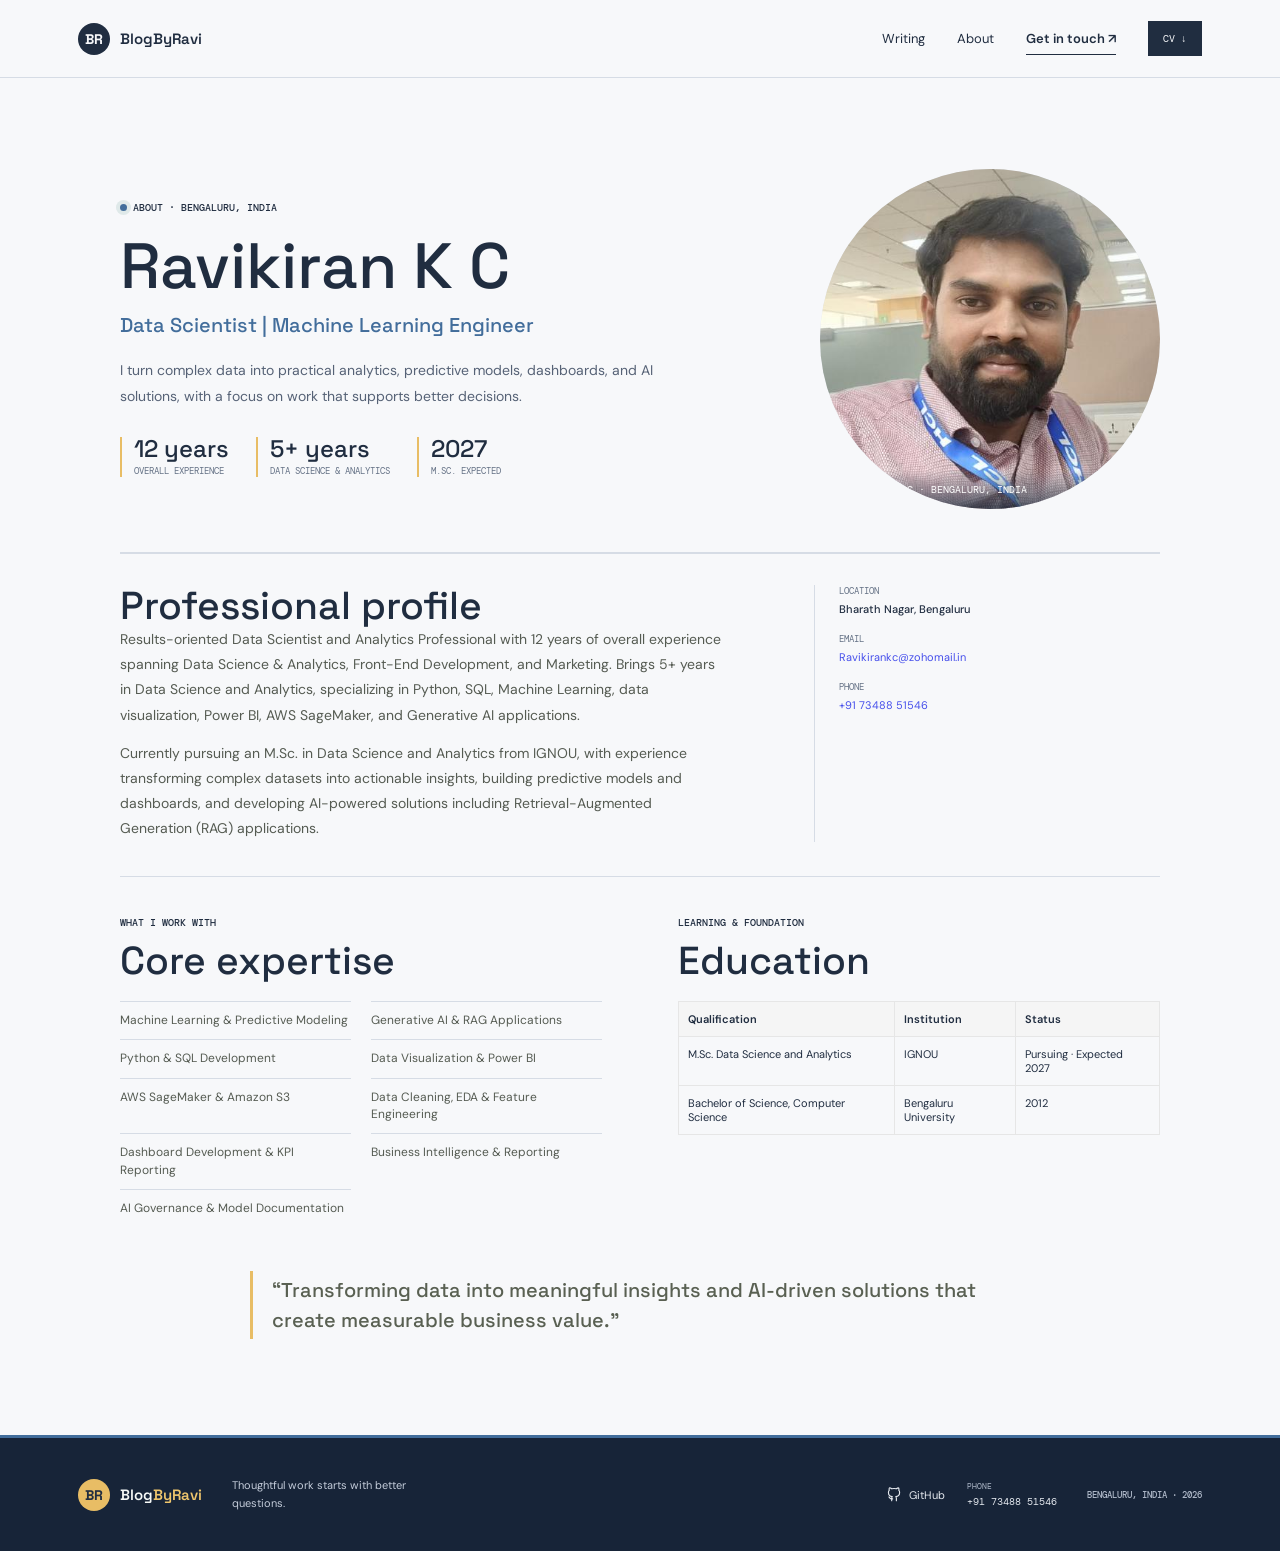
==== about.html @ b1eb2863 "Add files via upload" ====
<!doctype html>
<html lang="en">
<head>
  <meta charset="utf-8">
  <meta name="viewport" content="width=device-width, initial-scale=1">
  <meta name="theme-color" content="#f7f8fa">
  <meta name="description" content="About Ravikiran K C: data scientist, data analyst, and AI and machine learning enthusiast in Bengaluru.">
  <title>About Ravikiran K C | BlogByRavi</title>
  <link rel="preconnect" href="https://fonts.googleapis.com">
  <link rel="preconnect" href="https://fonts.gstatic.com" crossorigin>
  <link href="https://fonts.googleapis.com/css2?family=DM+Mono:wght@400;500&family=DM+Sans:wght@400;500;600;700&family=Space+Grotesk:wght@400;500;600;700&display=swap" rel="stylesheet">
  <link rel="stylesheet" href="styles.css">
  <script src="about.js" defer></script>
</head>
<body>
  <header class="site-header">
    <a class="wordmark" href="index.html" aria-label="BlogByRavi home"><span class="mark">BR</span><span>Blog<span class="wordmark-dot">ByRavi</span></span></a>
    <nav class="main-nav" aria-label="Main navigation">
      <a href="index.html#writing">Writing</a>
      <a href="about.html" aria-current="page">About</a>
      <a class="nav-contact" href="contact.html">Get in touch <span aria-hidden="true">↗</span></a>
      <a class="nav-cv" href="articles/Ravi_Five_Plus_Data_Scientist.pdf" download>CV <span aria-hidden="true">↓</span></a>
    </nav>
    <button class="menu-toggle" type="button" aria-label="Toggle navigation" aria-expanded="false"><span></span><span></span></button>
  </header>

  <main class="about-page">
    <section class="resume-section">
      <div class="about-hero">
        <div class="about-hero-copy">
          <p class="eyebrow"><span class="status-dot"></span> ABOUT · BENGALURU, INDIA</p>
          <h1 class="about-name">Ravikiran K C</h1>
          <p class="about-role">Data Scientist | Machine Learning Engineer</p>
          <p class="about-intro">I turn complex data into practical analytics, predictive models, dashboards, and AI solutions, with a focus on work that supports better decisions.</p>
          <div class="about-metrics" aria-label="Career highlights">
            <div class="about-metric"><strong>12 years</strong><span>OVERALL EXPERIENCE</span></div>
            <div class="about-metric"><strong>5+ years</strong><span>DATA SCIENCE & ANALYTICS</span></div>
            <div class="about-metric"><strong>2027</strong><span>M.SC. EXPECTED</span></div>
          </div>
        </div>
        <figure class="about-portrait">
          <img src="photo.jpeg" alt="Portrait of Ravikiran K C">
          <figcaption>RAVIKIRAN K C · BENGALURU, INDIA</figcaption>
        </figure>
      </div>
      <div class="resume-overview">
        <div class="resume-summary">
          <h2>Professional profile</h2>
          <p>Results-oriented Data Scientist and Analytics Professional with 12 years of overall experience spanning Data Science & Analytics, Front-End Development, and Marketing. Brings 5+ years in Data Science and Analytics, specializing in Python, SQL, Machine Learning, data visualization, Power BI, AWS SageMaker, and Generative AI applications.</p>
          <p>Currently pursuing an M.Sc. in Data Science and Analytics from IGNOU, with experience transforming complex datasets into actionable insights, building predictive models and dashboards, and developing AI-powered solutions including Retrieval-Augmented Generation (RAG) applications.</p>
        </div>
        <aside class="resume-facts" aria-label="Profile details">
          <div><span>LOCATION</span><strong>Bharath Nagar, Bengaluru</strong></div>
          <div><span>EMAIL</span><a href="mailto:Ravikirankc@zohomail.in">Ravikirankc@zohomail.in</a></div>
          <div><span>PHONE</span><a href="tel:+917348851546">+91 73488 51546</a></div>
          </aside>
      </div>
      <div class="resume-details">
        <section class="resume-expertise" aria-labelledby="expertise-title">
          <p class="eyebrow">WHAT I WORK WITH</p>
          <h2 id="expertise-title">Core expertise</h2>
          <ul class="expertise-list">
            
            <li>Machine Learning & Predictive Modeling</li>
            <li>Generative AI & RAG Applications</li>
            <li>Python & SQL Development</li>
            <li>Data Visualization & Power BI</li>
            <li>AWS SageMaker & Amazon S3</li>
            <li>Data Cleaning, EDA & Feature Engineering</li>
            <li>Dashboard Development & KPI Reporting</li>
            <li>Business Intelligence & Reporting</li>
            <li>AI Governance & Model Documentation</li>
          </ul>
        </section>
        <section class="resume-education" aria-labelledby="education-title">
          <p class="eyebrow">LEARNING & FOUNDATION</p>
          <h2 id="education-title">Education</h2>
          <table>
            <thead><tr><th>Qualification</th><th>Institution</th><th>Status</th></tr></thead>
            <tbody>
              <tr><td>M.Sc. Data Science and Analytics</td><td>IGNOU</td><td>Pursuing · Expected 2027</td></tr>
              <tr><td>Bachelor of Science, Computer Science</td><td>Bengaluru University</td><td>2012</td></tr>
            </tbody>
          </table>
        </section>
      </div>
      <blockquote class="resume-quote">“Transforming data into meaningful insights and AI-driven solutions that create measurable business value.”</blockquote>
    </section>
  </main>

  <footer class="site-footer">
    <a class="wordmark footer-mark" href="index.html"><span class="mark">BR</span><span>Blog<span class="wordmark-dot">ByRavi</span></span></a>
    <p>Thoughtful work starts with better questions.</p>
    <div class="footer-contact">
      <a class="footer-social" href="https://github.com/kc-ravikiran" target="_blank" rel="noopener noreferrer" aria-label="GitHub profile">
        <svg viewBox="0 0 24 24" aria-hidden="true"><path d="M9 19c-4.3 1.4-4.3-2.5-6-3m12 6v-3.9a3.4 3.4 0 0 0-.9-2.7c3-.3 6.1-1.5 6.1-6.7a5.2 5.2 0 0 0-1.4-3.6 4.8 4.8 0 0 0-.1-3.6s-1.2-.4-3.9 1.4a13.4 13.4 0 0 0-7.1 0C5 1.1 3.8 1.5 3.8 1.5a4.8 4.8 0 0 0-.1 3.6 5.2 5.2 0 0 0-1.4 3.6c0 5.2 3.1 6.4 6.1 6.7a3.4 3.4 0 0 0-.9 2.7V22"/></svg>
        <span>GitHub</span>
      </a>
      <a class="footer-phone" href="tel:+917348851546"><span>PHONE</span><span>+91 73488 51546</span></a>
    </div>
    <span class="footer-location">BENGALURU, INDIA · <span id="year"></span></span>
  </footer>
</body>
</html>
---- styles.css ----
:root {
  color-scheme: light;
  --paper: #f6f9f7;
  --paper-deep: #e8f0ec;
    --paper: #f7f8fa;
    --paper-deep: #e9edf3;
    --ink: #202d40;
    --muted: #657286;
    --line: #d6dce5;
    --lime: #e8bd65;
    --coral: #cf705f;
    --blue: #426d9b;
    --teal: #426d9b;
    --display: 'Space Grotesk', sans-serif;
    --body: 'DM Sans', sans-serif;
  --mono: 'DM Mono', monospace;
}

  .about-page .resume-section { max-width: 1400px; margin: 0 auto; }
  .about-hero { display: grid; grid-template-columns: minmax(0, 1fr) minmax(260px, 340px); align-items: center; gap: 9vw; padding-bottom: 43px; border-bottom: 1px solid var(--line); }
  .about-hero-copy { max-width: 690px; }
  .about-hero-copy .eyebrow { margin-bottom: 20px; }
  .about-name { margin: 0 0 12px; font: 500 64px/1.02 var(--display); }
  .about-role { margin: 0 0 18px; color: var(--blue); font: 500 20px/1.45 var(--display); }
  .about-intro { max-width: 590px; margin: 0; color: #566276; font-size: 14px; line-height: 1.8; }
  .about-metrics { display: flex; flex-wrap: wrap; gap: 27px; margin-top: 28px; }
  .about-metric { display: grid; gap: 4px; padding-left: 12px; border-left: 2px solid var(--lime); }
  .about-metric strong { font: 500 24px/1 var(--display); }
  .about-metric span { color: var(--muted); font: 9px var(--mono); }
  .about-portrait { position: relative; width: min(100%, 340px); aspect-ratio: 1; overflow: hidden; margin: 0; background: #e1e6ed; border-radius: 50%; justify-self: end; }
  .about-portrait img { display: block; width: 100%; height: 100%; object-fit: cover; object-position: center 34%; }
  .about-portrait figcaption { position: absolute; right: 0; bottom: 0; left: 0; padding: 13px 15px; color: #fff; background: linear-gradient(transparent, rgba(24,37,54,.75)); font: 10px var(--mono); }
html { scroll-behavior: smooth; }
body { margin: 0; background: var(--paper); color: var(--ink); font-family: var(--body); font-size: 16px; -webkit-font-smoothing: antialiased; }
* { box-sizing: border-box; }
a { color: inherit; text-decoration: none; }
button, input, textarea { font: inherit; }
button { color: inherit; }
[hidden] { display: none !important; }
  .resume-facts a { color: var(--blue); text-decoration: none; }
  .resume-education th, .resume-education td { border: 1px solid var(--line); padding: 10px 9px; text-align: left; vertical-align: top; }
  .resume-education th { background-color: var(--paper-deep); font-weight: 600; }
.sr-only { position: absolute; width: 1px; height: 1px; padding: 0; margin: -1px; overflow: hidden; clip: rect(0, 0, 0, 0); white-space: nowrap; border: 0; }

  .profile-band { display: grid; grid-template-columns: .72fr 1.5fr .75fr; align-items: start; gap: 5vw; padding: 62px 9.4vw 68px; background: #20324a; color: #f7f8fa; }
.site-header { position: sticky; top: 0; z-index: 10; min-height: 78px; padding: 0 6.1vw; display: flex; align-items: center; justify-content: space-between; border-bottom: 1px solid var(--line); background: rgba(247,248,250,.96); backdrop-filter: blur(14px); }
.wordmark { display: inline-flex; align-items: center; gap: 10px; font: 600 15px var(--display); letter-spacing: 0; }
.mark { display: grid; place-items: center; width: 32px; height: 32px; background: var(--ink); color: var(--paper); border-radius: 50%; font: 700 14px var(--display); }
  .profile-side { border-left: 1px solid #536176; padding-left: 20px; }
.main-nav { display: flex; align-items: center; gap: 32px; font-size: 13px; }
  .profile-side > span { color: #c1c9d5; }
.main-nav a:hover, .text-link:hover { color: var(--teal); }
.nav-contact { border-bottom: 1px solid var(--ink); padding: 7px 0; font-weight: 600; }
  .site-footer { min-height: 116px; display: grid; grid-template-columns: auto minmax(180px, 1fr) auto auto; align-items: center; padding: 23px 6.1vw; gap: 30px; background: #172438; color: #f7f8fa; border-top: 3px solid var(--blue); }
.nav-cv { border: 1px solid var(--ink); background: var(--ink); color: var(--paper) !important; padding: 10px 14px; font: 10px var(--mono); transition: background-color .2s, border-color .2s; }
.nav-cv:hover { background: var(--teal); border-color: var(--teal); }
  .site-footer .wordmark-dot { color: #efc66d; }
.menu-toggle { display: none; border: 0; background: none; padding: 8px; }

  .site-footer > p { max-width: 220px; margin: 0; color: #c4ccda; font-size: 11px; line-height: 1.6; }
.hero-copy { max-width: 570px; position: relative; z-index: 1; animation: rise .7s both; }
.hero { position: relative; min-height: 565px; padding: 84px 9.4vw 88px; display: grid; grid-template-columns: minmax(0, 1fr) minmax(300px, .88fr); align-items: center; gap: 7vw; overflow: hidden; }
.hero-text-only { grid-template-columns: minmax(0, 1fr); min-height: 500px; }
.hero-text-only .hero-copy { max-width: 800px; }
.hero-text-only .hero-intro { max-width: 650px; }
.eyebrow, .profile-label, .profile-side > span, .footer-location, .art-label, .hero-index, .proof-tags, .section-count { font: 500 10px var(--mono); letter-spacing: 0; }
  .site-footer .footer-social, .site-footer .footer-phone { color: #e6eaf0; }
.status-dot { display: inline-block; width: 7px; height: 7px; background: var(--teal); border-radius: 50%; box-shadow: 0 0 0 4px rgba(52,123,104,.12); }
h1, h2, p { margin-top: 0; }
  .site-footer .footer-phone span:first-child, .site-footer .footer-location { color: #aeb8c8; }
h1 span { color: var(--teal); }
.hero-intro { max-width: 440px; color: #555b52; line-height: 1.75; font-size: 15px; margin-bottom: 27px; }
.text-link { display: inline-flex; align-items: center; gap: 16px; padding-bottom: 6px; border-bottom: 1px solid var(--ink); font-size: 13px; font-weight: 600; transition: color .2s; }
.text-link span { color: var(--coral); font-size: 18px; line-height: 12px; }
.footer-contact { display: flex; align-items: center; gap: 22px; }
.footer-social { display: inline-flex; align-items: center; gap: 7px; color: #555b52; font-size: 11px; transition: color .2s; }
.footer-social svg { width: 15px; height: 15px; fill: none; stroke: currentColor; stroke-width: 1.8; stroke-linecap: round; stroke-linejoin: round; }
.footer-social:hover, .footer-phone:hover { color: var(--teal); }
.footer-phone { display: grid; gap: 4px; color: #555b52; font: 10px var(--mono); transition: color .2s; }
.footer-phone span:first-child { color: #858a80; font-size: 8px; }
.hero-art { position: relative; height: 355px; background: #aab2a2; overflow: hidden; animation: rise .8s .1s both; }
.hero-art.profile-photo { width: min(100%, 355px); aspect-ratio: 1; height: auto; border-radius: 50%; justify-self: end; }
.hero-art::after { content: ''; position: absolute; inset: 0; background: linear-gradient(135deg, rgba(32,36,31,.04), rgba(32,36,31,.18)); pointer-events: none; }
.hero-art img { width: 100%; height: 100%; object-fit: cover; filter: saturate(.78); }
.hero-art.profile-photo img { object-position: center 36%; filter: saturate(.82); }
.art-label { position: absolute; z-index: 1; left: 18px; right: 18px; bottom: 16px; display: flex; justify-content: space-between; color: #fff; text-shadow: 0 1px 6px #222; }
.art-stamp { position: absolute; z-index: 1; top: -21px; right: -18px; display: grid; place-items: center; width: 106px; height: 106px; border-radius: 50%; background: var(--lime); color: var(--ink); text-align: center; font: 500 11px/1.25 var(--mono); transform: rotate(9deg); }
.hero-index { position: absolute; right: 6.1vw; bottom: 26px; color: #90948a; }

.proof-strip { min-height: 142px; padding: 30px 9.4vw; display: flex; align-items: center; gap: 42px; background: var(--paper-deep); border-top: 1px solid #d9e7e0; border-bottom: 1px solid #d9e7e0; }
.proof-item { display: flex; align-items: center; gap: 14px; }
.proof-item strong { font: 500 42px/.9 var(--display); }
.proof-item strong span { color: var(--coral); font-size: 28px; }
.proof-item > span { color: var(--muted); font-size: 11px; line-height: 1.45; }
.proof-divider { width: 1px; height: 47px; background: #c9cbc0; }
.proof-strip > p { font: 500 17px/1.35 var(--display); margin: 0 auto 0 0; }
.proof-tags { display: flex; flex-wrap: wrap; gap: 8px; justify-content: flex-end; max-width: 290px; }
.proof-tags span { border: 1px solid #c4c7bb; padding: 7px 10px; color: #596052; }

.resume-section { padding: 91px 9.4vw 96px; }
.resume-heading { max-width: 850px; margin-bottom: 40px; }
.resume-heading .eyebrow { margin-bottom: 14px; }
.resume-heading h2 { max-width: 780px; font-size: 38px; line-height: 1.15; }
.resume-overview { display: grid; grid-template-columns: 1.4fr .8fr; gap: 7vw; padding: 31px 0 34px; border-top: 1px solid var(--line); border-bottom: 1px solid var(--line); }
.resume-summary h3, .resume-details h3 { font: 500 22px var(--display); margin: 0 0 15px; }
.resume-summary p { max-width: 720px; margin: 0 0 13px; color: #555b52; font-size: 14px; line-height: 1.8; }
.resume-summary p:last-child { margin-bottom: 0; }
.resume-facts { display: grid; align-content: start; gap: 17px; border-left: 1px solid var(--line); padding-left: 24px; }
.resume-facts > div { display: grid; gap: 5px; }
.resume-facts span, .resume-facts strong, .resume-facts a { font-size: 11px; }
.resume-facts span { color: var(--muted); font: 9px var(--mono); }
.resume-facts strong { font-weight: 500; }
.resume-facts a { color: #464feb; text-decoration: none; }
.resume-details { display: grid; grid-template-columns: 1fr 1fr; gap: 6vw; padding-top: 39px; }
.resume-details .eyebrow { margin-bottom: 11px; }
.expertise-list { list-style: none; padding: 0; margin: 19px 0 0; display: grid; grid-template-columns: 1fr 1fr; column-gap: 20px; }
.expertise-list li { padding: 10px 0; border-top: 1px solid var(--line); color: #555b52; font-size: 12px; line-height: 1.45; }
.resume-education table { width: 100%; border-collapse: collapse; margin-top: 19px; font-size: 11px; }
.resume-education th, .resume-education td { border: 1px solid #e6e6e6; padding: 10px 9px; text-align: left; vertical-align: top; }
.resume-education th { background-color: #f5f5f5; font-weight: 600; }
.resume-quote { max-width: 780px; margin: 44px auto 0; border-left: 3px solid var(--lime); padding: 4px 0 4px 19px; color: #596052; font: 500 20px/1.5 var(--display); }

.writing-section { padding: 97px 9.4vw 104px; }
.section-heading { display: flex; align-items: end; justify-content: space-between; margin-bottom: 31px; }
.section-heading .eyebrow { margin-bottom: 13px; }
.section-count { color: var(--coral); margin-left: 8px; }
h2 { font: 500 39px/1.08 var(--display); letter-spacing: 0; margin-bottom: 0; }
.search-box { display: flex; align-items: center; gap: 10px; width: 270px; padding: 0 0 9px; border-bottom: 1px solid #aeb2a8; }
.search-box svg { width: 17px; height: 17px; fill: none; stroke: #747a70; stroke-width: 1.5; }
.search-box input { min-width: 0; flex: 1; background: transparent; border: 0; outline: 0; color: var(--ink); font-size: 12px; }
.search-box input::placeholder { color: #898e84; }
kbd { border: 1px solid #c9cbc0; color: #777d72; padding: 2px 5px; font: 10px var(--mono); }
.filter-row { display: flex; gap: 8px; flex-wrap: wrap; margin-bottom: 26px; }
.filter-button { border: 1px solid var(--line); background: transparent; padding: 8px 12px; border-radius: 2px; font: 10px var(--mono); cursor: pointer; transition: background .18s, border-color .18s; }
.filter-button:hover, .filter-button[aria-pressed="true"] { background: var(--ink); color: var(--paper); border-color: var(--ink); }
.article-grid { display: grid; grid-template-columns: repeat(2, minmax(0, 1fr)); border-top: 1px solid var(--line); }
.article-card { display: grid; grid-template-columns: 142px minmax(0, 1fr); gap: 20px; min-height: 184px; padding: 20px 22px 20px 0; border-bottom: 1px solid var(--line); }
.article-card:nth-child(odd) { padding-right: 24px; }
.article-card:nth-child(even) { padding-left: 22px; border-left: 1px solid var(--line); }
.card-image { display: block; width: 142px; height: 142px; overflow: hidden; background: var(--paper-deep); }
.card-image img { width: 100%; height: 100%; object-fit: cover; filter: saturate(.75); transition: transform .4s ease, filter .4s ease; }
.article-card:hover .card-image img { transform: scale(1.045); filter: saturate(1); }
.card-content { display: flex; flex-direction: column; align-items: flex-start; min-width: 0; }
.card-meta { display: flex; align-items: center; flex-wrap: wrap; gap: 8px; color: var(--muted); font: 9px var(--mono); margin: 1px 0 12px; }
.card-category { color: var(--teal); }
.card-title { font: 500 20px/1.17 var(--display); margin: 0 0 8px; letter-spacing: 0; }
.card-title a { transition: color .2s; }
.card-title a:hover { color: var(--teal); }
.card-description { font-size: 11px; line-height: 1.55; color: #62675e; margin: 0 0 13px; }
.card-read { margin-top: auto; font: 10px var(--mono); }
.card-read span { color: var(--coral); padding-left: 4px; }
.empty-state { padding: 34px 0; color: var(--muted); font-size: 14px; }

.profile-band { display: grid; grid-template-columns: .72fr 1.5fr .75fr; align-items: start; gap: 5vw; padding: 62px 9.4vw 68px; background: #20324a; color: #f7f8fa; }
.profile-label { display: flex; align-items: center; gap: 10px; color: #c7d0dc; padding-top: 9px; }
.profile-label .status-dot { background: var(--lime); box-shadow: 0 0 0 4px rgba(199,243,107,.12); }
.profile-content h2 { font-size: 34px; margin-bottom: 17px; }
.profile-content p { max-width: 490px; margin: 0; color: #bdc3b9; font-size: 13px; line-height: 1.7; }
.profile-side { border-left: 1px solid #536176; padding-left: 20px; }
.profile-side > span { color: #c1cad7; }
.profile-side p { margin: 14px 0 0; font-size: 12px; line-height: 1.9; color: #edf0f4; }
.site-footer { min-height: 116px; display: grid; grid-template-columns: auto minmax(180px, 1fr) auto auto; align-items: center; padding: 23px 6.1vw; gap: 30px; background: #172438; color: #f7f8fa; border-top: 3px solid var(--blue); }
.site-footer .wordmark { color: #f6f9f7; }
.site-footer .mark { background: var(--lime); color: var(--ink); }
.site-footer .wordmark-dot { color: #efc66d; }
.site-footer > p { max-width: 220px; margin: 0; color: #c4ccda; font-size: 11px; line-height: 1.6; }
.site-footer .footer-social, .site-footer .footer-phone { color: #e6eaf0; }
.site-footer .footer-phone span:first-child, .site-footer .footer-location { color: #aeb8c8; }
.site-footer .footer-social:hover, .site-footer .footer-phone:hover { color: var(--lime); }
.footer-location { font-size: 9px; white-space: nowrap; }

.article-page { max-width: 900px; margin: 0 auto; padding: 58px 30px 110px; min-height: 75vh; }
.back-link { display: inline-flex; gap: 9px; align-items: center; color: #666d62; font: 11px var(--mono); margin-bottom: 44px; }
.back-link span { color: var(--coral); font-size: 16px; }
.article-header { max-width: 730px; margin: 0 auto 38px; }
.article-header .eyebrow { margin-bottom: 20px; }
.article-header h1 { font-size: clamp(42px, 6vw, 68px); line-height: 1.02; margin-bottom: 20px; }
.article-dek { font: 400 18px/1.55 var(--display); color: #656a61; margin-bottom: 19px; }
.article-byline { color: var(--muted); font: 10px var(--mono); }
.article-cover { width: 100%; max-height: 390px; object-fit: cover; margin-bottom: 42px; filter: saturate(.8); }
.article-body { max-width: 680px; margin: 0 auto; font-size: 16px; line-height: 1.8; color: #343932; }
.article-body h2 { font-size: 27px; margin: 38px 0 14px; }
.article-body h3 { font: 600 20px var(--display); margin: 30px 0 10px; }
.article-body p { margin-bottom: 19px; }
.article-body ul, .article-body ol { padding-left: 24px; margin: 0 0 22px; }
.article-body li { padding: 3px 0; }
.article-body blockquote { border-left: 3px solid var(--teal); padding: 4px 0 4px 19px; margin: 27px 0; color: #596052; font: 500 19px/1.55 var(--display); }
.article-body code { background: #e8e9de; padding: 2px 5px; font: 13px var(--mono); }
.article-body pre { overflow: auto; background: #252a25; color: #e8eddf; padding: 18px; font: 12px/1.7 var(--mono); }
.article-body pre code { background: transparent; padding: 0; }
.article-error { text-align: center; padding: 60px 0; }
.article-error h1 { font-size: 42px; }

.contact-main { max-width: 1400px; min-height: 660px; margin: 0 auto; padding: 82px 9.4vw 100px; display: grid; grid-template-columns: .9fr 1.1fr; gap: 7vw; }
.contact-intro { position: relative; display: flex; flex-direction: column; align-items: flex-start; padding-bottom: 58px; }
.contact-intro h1 { font-size: clamp(56px, 6.2vw, 78px); line-height: .99; margin: 0 0 22px; }
.contact-intro h1 span { color: var(--teal); }
.contact-intro > p:not(.eyebrow) { max-width: 370px; color: #62675e; line-height: 1.7; font-size: 14px; }
.contact-email-block { margin-top: auto; padding-top: 16px; border-top: 1px solid var(--line); width: min(100%, 370px); display: grid; gap: 9px; }
.contact-email-block > span { color: var(--muted); font: 10px var(--mono); }
.contact-email-block a { font: 500 15px var(--display); }
.contact-email-block a span { color: var(--coral); padding-left: 5px; }
.contact-index { position: absolute; right: 0; bottom: 3px; color: #90948a; font: 10px var(--mono); }
.contact-form-section { border-left: 1px solid var(--line); padding: 6px 0 0 4.5vw; }
.contact-form-section > .eyebrow { margin-bottom: 12px; }
.contact-form-section h2 { font-size: 34px; }
.contact-form-section form { margin-top: 38px; }
.contact-fields { display: grid; grid-template-columns: repeat(2, minmax(0, 1fr)); gap: 27px 22px; }
.contact-field { display: flex; flex-direction: column; gap: 9px; min-width: 0; }
.contact-field > span { color: #60665c; font: 10px var(--mono); }
.contact-field input, .contact-field textarea { width: 100%; border: 0; border-bottom: 1px solid #b8bbb0; border-radius: 0; outline: 0; background: transparent; color: var(--ink); padding: 10px 0; font-size: 13px; }
.contact-field input { min-height: 42px; }
.contact-field textarea { min-height: 150px; resize: vertical; line-height: 1.6; }
.contact-field input:focus, .contact-field textarea:focus { border-bottom-color: var(--teal); }
.contact-field input::placeholder, .contact-field textarea::placeholder { color: #969b90; }
.contact-message-field { grid-column: 1 / -1; }
.contact-submit-row { margin-top: 27px; display: flex; align-items: center; justify-content: space-between; gap: 20px; }
.form-status { flex: 1; margin: 0; color: #596b34; font-size: 12px; line-height: 1.5; }
.submit-button { flex: 0 0 auto; display: inline-flex; align-items: center; gap: 18px; border: 0; background: var(--ink); color: var(--paper); padding: 13px 16px; font-size: 12px; cursor: pointer; transition: background .2s ease; }
.submit-button:hover { background: #536a2e; }
.submit-button span { color: var(--coral); font-size: 16px; }
.submit-button:disabled { opacity: .65; cursor: wait; }
.form-note { margin: 17px 0 0; color: var(--muted); font-size: 10px; }

@keyframes rise { from { opacity: 0; transform: translateY(14px); } to { opacity: 1; transform: translateY(0); } }

@media (max-width: 900px) {
  .hero { padding: 70px 7vw; gap: 5vw; grid-template-columns: 1fr .8fr; }
  .hero-art { height: 300px; }
  .proof-strip { padding-inline: 7vw; gap: 25px; }
  .writing-section, .profile-band { padding-inline: 7vw; }
  .resume-section { padding-inline: 7vw; }
  .article-card { grid-template-columns: 115px minmax(0, 1fr); gap: 15px; }
  .card-image { width: 115px; height: 130px; }
  .card-title { font-size: 18px; }
  .profile-band { grid-template-columns: .7fr 1.4fr .8fr; gap: 3vw; }
}
@media (max-width: 650px) {
  .site-header { height: 66px; padding: 0 22px; }
  .menu-toggle { display: grid; gap: 5px; }
  .menu-toggle span { display: block; width: 19px; height: 1px; background: var(--ink); }
  .main-nav { display: none; position: absolute; z-index: 5; top: 65px; left: 0; right: 0; padding: 18px 22px 22px; background: var(--paper); border-bottom: 1px solid var(--line); flex-direction: column; align-items: flex-start; gap: 18px; }
  .main-nav.is-open { display: flex; }
  .hero { min-height: auto; padding: 56px 22px 58px; display: flex; flex-direction: column; align-items: stretch; gap: 37px; }
  .eyebrow { font-size: 9px; }
  h1 { font-size: clamp(53px, 14vw, 72px); }
  .hero-intro { font-size: 14px; }
  .hero-art { height: 250px; margin-right: 18px; }
  .hero-art.profile-photo { width: min(100%, 300px); height: auto; margin-right: 0; align-self: center; }
  .art-stamp { width: 88px; height: 88px; right: -18px; top: -20px; font-size: 9px; }
  .hero-index { right: 22px; bottom: 21px; }
  .proof-strip { padding: 25px 22px; display: grid; grid-template-columns: 1fr 1fr; gap: 19px; }
  .proof-divider { display: none; }
  .proof-strip > p { margin: 0; font-size: 15px; }
  .proof-tags { grid-column: 1 / -1; justify-content: flex-start; max-width: none; }
  .writing-section { padding: 66px 22px 72px; }
  .resume-section { padding: 62px 22px 68px; }
  .about-hero { grid-template-columns: minmax(0, 1fr); gap: 27px; padding-bottom: 30px; }
  .about-portrait { order: -1; width: min(100%, 280px); justify-self: center; }
  .about-name { font-size: 43px; }
  .about-role { font-size: 18px; }
  .about-metrics { gap: 18px; }
  .about-metric strong { font-size: 21px; }
  .resume-heading { margin-bottom: 27px; }
  .resume-heading h2 { font-size: 30px; }
  .resume-overview, .resume-details { display: block; }
  .resume-overview { padding: 25px 0; }
  .resume-facts { margin-top: 24px; padding: 20px 0 0; border-left: 0; border-top: 1px solid var(--line); }
  .resume-details > section + section { margin-top: 38px; }
  .expertise-list { grid-template-columns: 1fr; }
  .resume-education { overflow-x: auto; }
  .resume-education table { min-width: 500px; }
  .resume-quote { margin-top: 32px; font-size: 18px; }
  .section-heading { display: block; }
  h2 { font-size: 34px; }
  .search-box { margin-top: 24px; width: 100%; }
  .filter-row { gap: 6px; margin-top: 23px; }
  .filter-button { padding: 8px 10px; font-size: 9px; }
  .article-grid { display: block; }
  .article-card, .article-card:nth-child(odd), .article-card:nth-child(even) { min-height: 0; padding: 17px 0; grid-template-columns: 103px minmax(0,1fr); gap: 14px; border-left: 0; }
  .card-image { width: 103px; height: 120px; }
  .card-meta { font-size: 8px; gap: 5px; margin-bottom: 8px; }
  .card-title { font-size: 17px; }
  .card-description { font-size: 10px; margin-bottom: 8px; }
  .card-read { font-size: 9px; }
  .profile-band { display: block; padding: 39px 22px 43px; }
  .profile-label { margin-bottom: 28px; }
  .profile-content h2 { font-size: 33px; }
  .profile-content p { font-size: 12px; }
  .profile-side { margin-top: 27px; padding: 18px 0 0; border-left: 0; border-top: 1px solid #50564f; }
  .profile-side p { margin-top: 10px; }
  .site-footer { padding: 22px; grid-template-columns: 1fr auto; row-gap: 15px; column-gap: 12px; }
  .site-footer > p { grid-column: 1 / -1; grid-row: 2; }
  .footer-contact { grid-column: 1; grid-row: 3; gap: 18px; }
  .footer-location { grid-column: 2; grid-row: 3; font-size: 8px; text-align: right; }
  .article-page { padding: 34px 22px 75px; }
  .back-link { margin-bottom: 34px; }
  .article-header { margin-bottom: 27px; }
  .article-header h1 { font-size: 43px; }
  .article-dek { font-size: 16px; }
  .article-cover { margin-bottom: 30px; max-height: 250px; }
  .article-body { font-size: 15px; }
  .article-body h2 { font-size: 24px; }
  .contact-main { display: block; padding: 53px 22px 70px; }
  .contact-intro { min-height: 0; padding-bottom: 34px; }
  .contact-intro h1 { font-size: clamp(52px, 13vw, 68px); }
  .contact-email-block { margin-top: 20px; }
  .contact-index { display: none; }
  .contact-form-section { border-left: 0; border-top: 1px solid var(--line); padding: 34px 0 0; }
  .contact-form-section h2 { font-size: 30px; }
  .contact-form-section form { margin-top: 27px; }
  .contact-fields { display: block; }
  .contact-field { margin-bottom: 23px; }
  .contact-field textarea { min-height: 130px; }
  .contact-submit-row { align-items: stretch; flex-direction: column-reverse; gap: 12px; }
  .submit-button { justify-content: center; }
}
@media (prefers-reduced-motion: reduce) {
  *, *::before, *::after { scroll-behavior: auto !important; animation-duration: .01ms !important; animation-iteration-count: 1 !important; transition-duration: .01ms !important; }
}
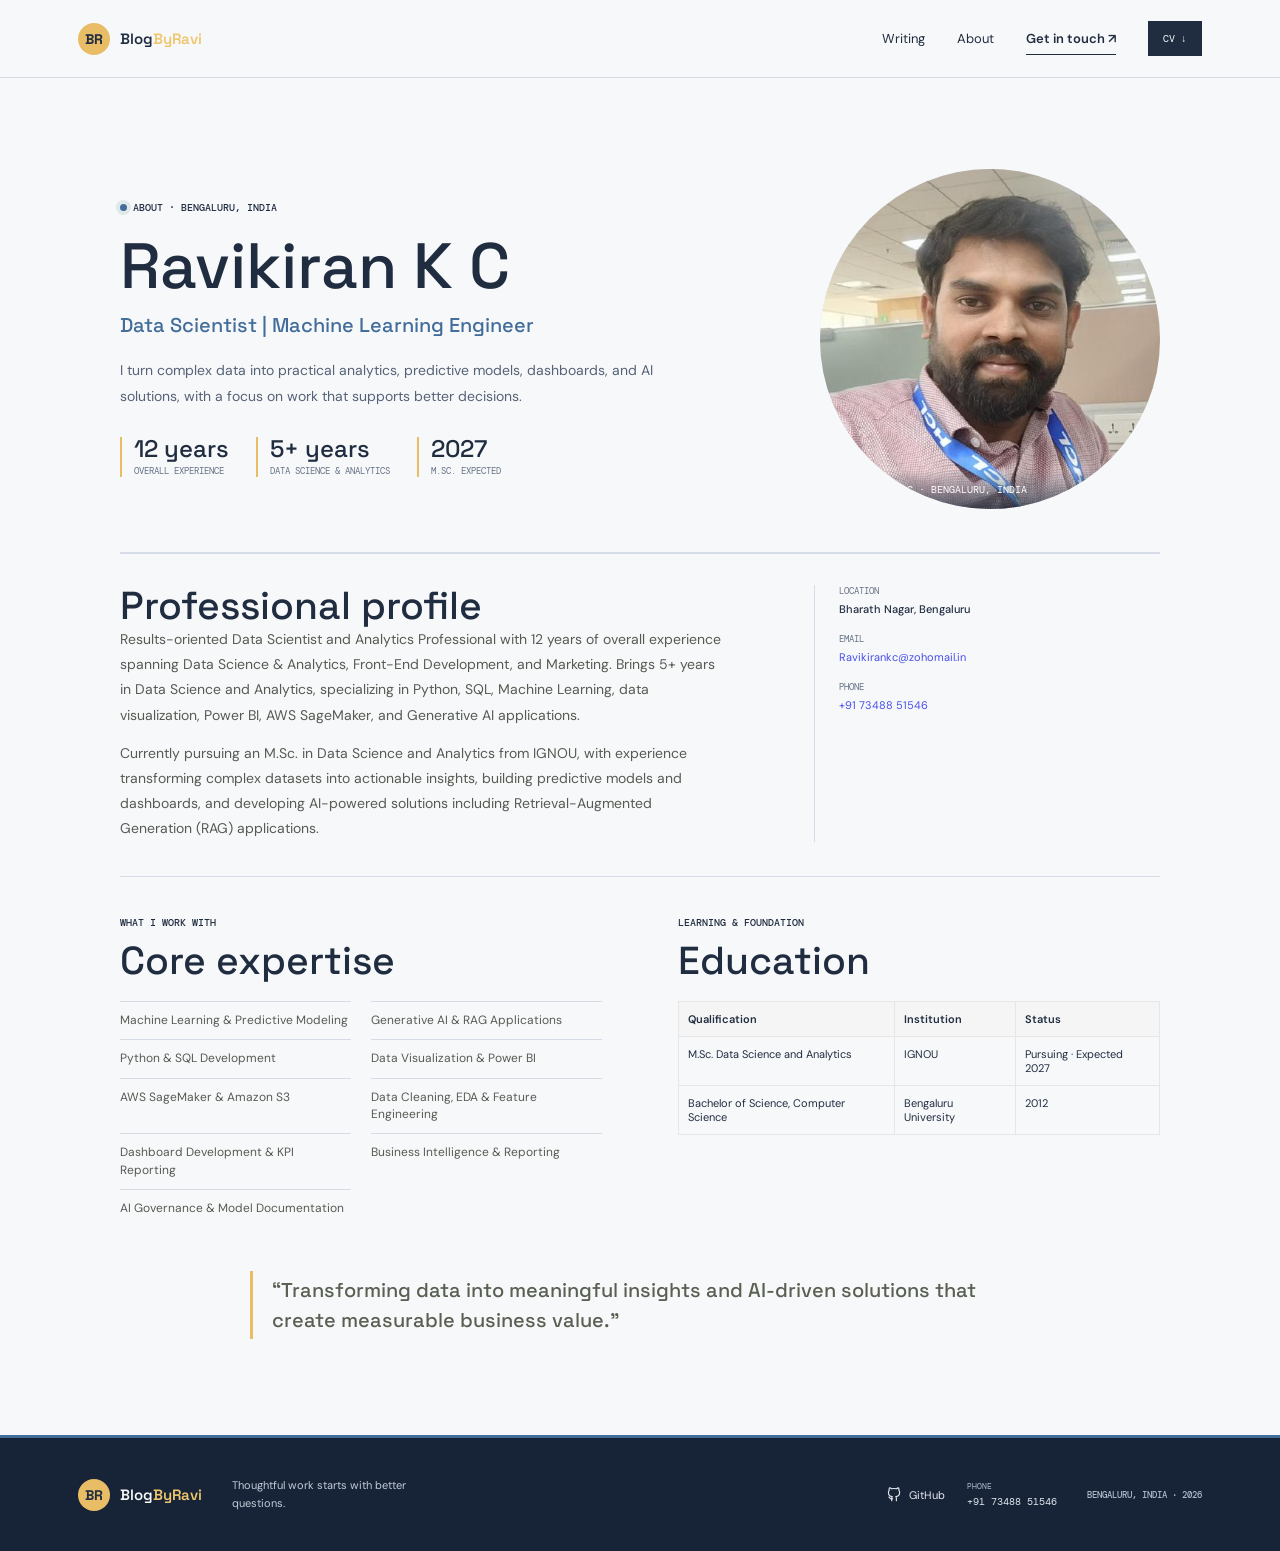
==== commit 6ae2ad3d: "Add files via upload" ====
--- a/about.html
+++ b/about.html
@@ -63,7 +63,7 @@
             
             <li>Machine Learning & Predictive Modeling</li>
             <li>Generative AI & RAG Applications</li>
-            <li>Python & SQL Development</li>
+            <li><a href="https://github.com/kc-ravikiran/Python" target="_blank" rel="noopener noreferrer">Python</a> & SQL Development</li>
             <li>Data Visualization & Power BI</li>
             <li>AWS SageMaker & Amazon S3</li>
             <li>Data Cleaning, EDA & Feature Engineering</li>
--- a/styles.css
+++ b/styles.css
@@ -46,6 +46,8 @@
 .site-header { position: sticky; top: 0; z-index: 10; min-height: 78px; padding: 0 6.1vw; display: flex; align-items: center; justify-content: space-between; border-bottom: 1px solid var(--line); background: rgba(247,248,250,.96); backdrop-filter: blur(14px); }
 .wordmark { display: inline-flex; align-items: center; gap: 10px; font: 600 15px var(--display); letter-spacing: 0; }
 .mark { display: grid; place-items: center; width: 32px; height: 32px; background: var(--ink); color: var(--paper); border-radius: 50%; font: 700 14px var(--display); }
+.site-header .mark { background: var(--lime); color: var(--ink); }
+.site-header .wordmark-dot { color: #efc66d; }
   .profile-side { border-left: 1px solid #536176; padding-left: 20px; }
 .main-nav { display: flex; align-items: center; gap: 32px; font-size: 13px; }
   .profile-side > span { color: #c1c9d5; }
@@ -179,6 +181,7 @@
 .article-byline { color: var(--muted); font: 10px var(--mono); }
 .article-cover { width: 100%; max-height: 390px; object-fit: cover; margin-bottom: 42px; filter: saturate(.8); }
 .article-body { max-width: 680px; margin: 0 auto; font-size: 16px; line-height: 1.8; color: #343932; }
+.article-body h1 { font: 500 30px/1.2 var(--display); margin-bottom: 18px; }
 .article-body h2 { font-size: 27px; margin: 38px 0 14px; }
 .article-body h3 { font: 600 20px var(--display); margin: 30px 0 10px; }
 .article-body p { margin-bottom: 19px; }
@@ -233,6 +236,10 @@
   .article-card { grid-template-columns: 115px minmax(0, 1fr); gap: 15px; }
   .card-image { width: 115px; height: 130px; }
   .card-title { font-size: 18px; }
+  .article-body h1 { font-size: 24px; }
+  .article-body h2 { font-size: 23px; }
+  .article-body h3 { font-size: 18px; }
+  .article-body blockquote { font-size: 18px; }
   .profile-band { grid-template-columns: .7fr 1.4fr .8fr; gap: 3vw; }
 }
 @media (max-width: 650px) {
@@ -300,7 +307,10 @@
   .article-dek { font-size: 16px; }
   .article-cover { margin-bottom: 30px; max-height: 250px; }
   .article-body { font-size: 15px; }
-  .article-body h2 { font-size: 24px; }
+  .article-body h1 { font-size: 21px; }
+  .article-body h2 { font-size: 21px; }
+  .article-body h3 { font-size: 17px; }
+  .article-body blockquote { font-size: 16px; }
   .contact-main { display: block; padding: 53px 22px 70px; }
   .contact-intro { min-height: 0; padding-bottom: 34px; }
   .contact-intro h1 { font-size: clamp(52px, 13vw, 68px); }
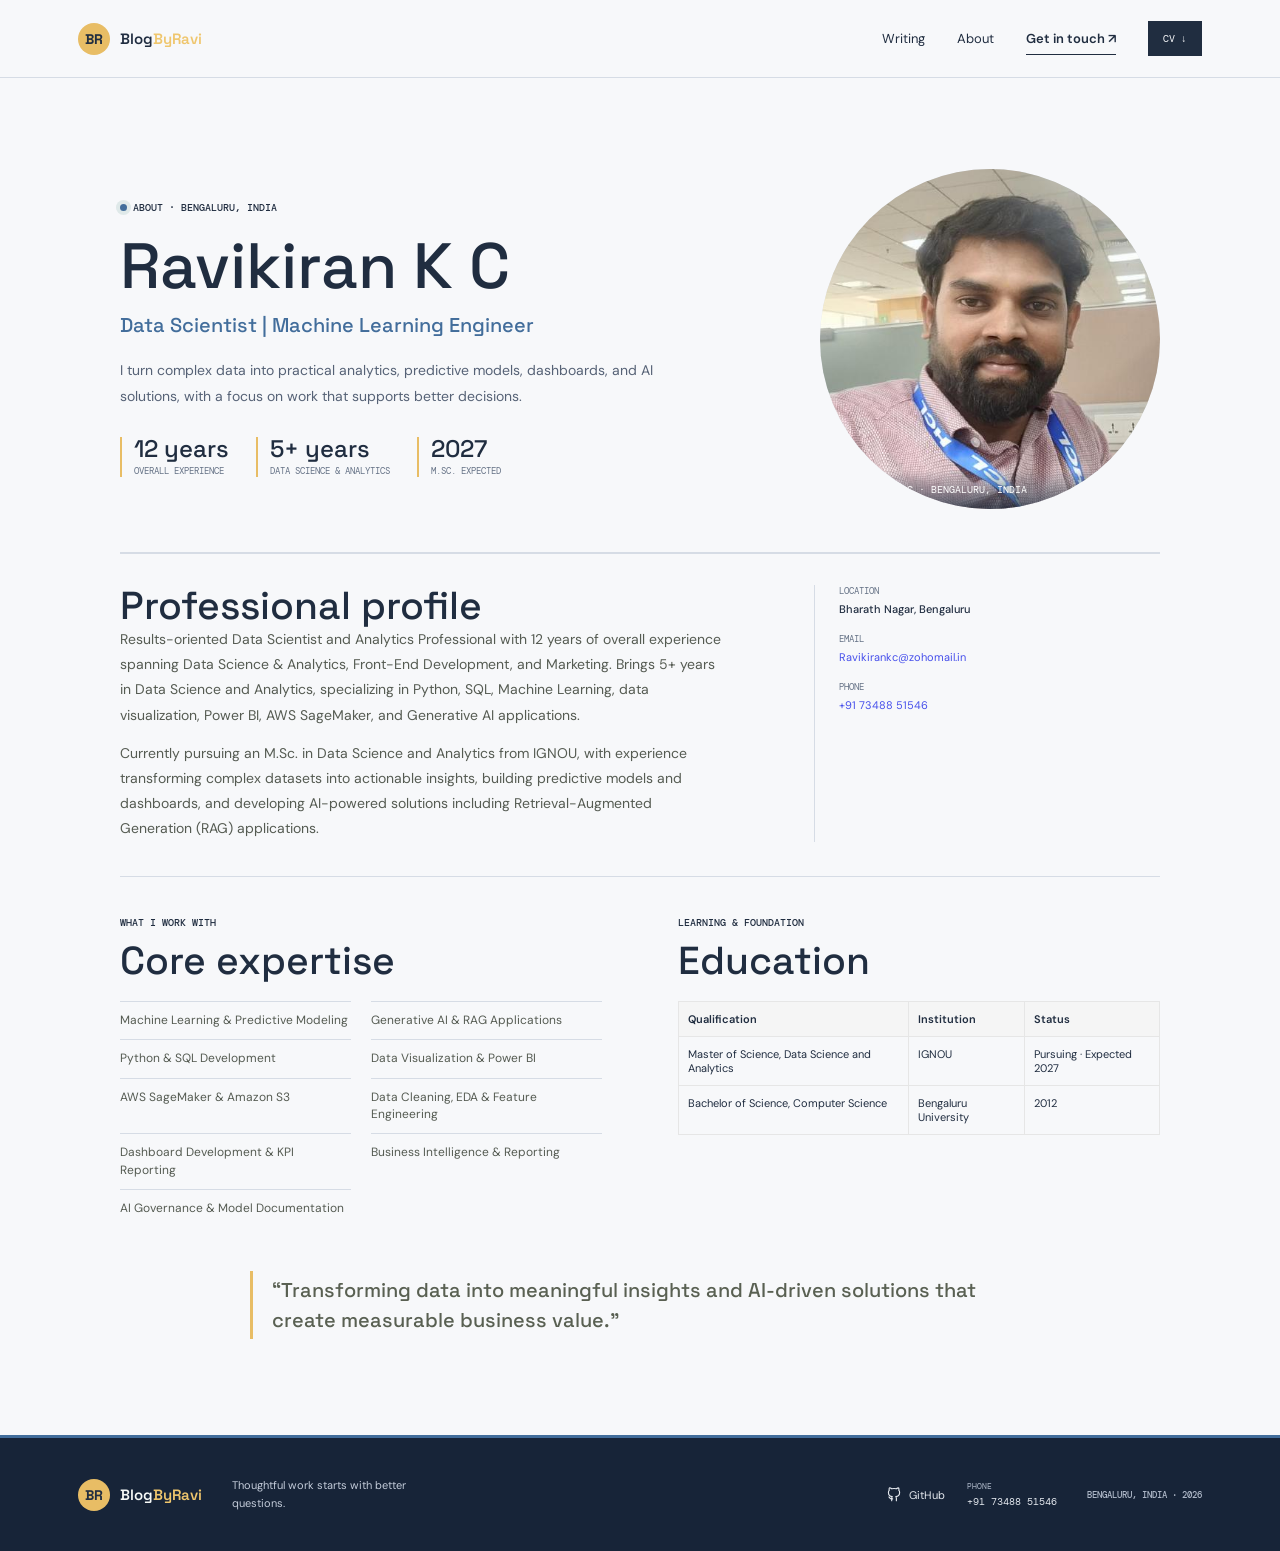
==== commit 27adb6c5: "Update about.html" ====
--- a/about.html
+++ b/about.html
@@ -29,7 +29,7 @@
       <div class="about-hero">
         <div class="about-hero-copy">
           <p class="eyebrow"><span class="status-dot"></span> ABOUT · BENGALURU, INDIA</p>
-          <h1 class="about-name">Ravikiran K C</h1>
+          <h3 class="about-name">Ravikiran K C</h3>
           <p class="about-role">Data Scientist | Machine Learning Engineer</p>
           <p class="about-intro">I turn complex data into practical analytics, predictive models, dashboards, and AI solutions, with a focus on work that supports better decisions.</p>
           <div class="about-metrics" aria-label="Career highlights">
@@ -78,7 +78,7 @@
           <table>
             <thead><tr><th>Qualification</th><th>Institution</th><th>Status</th></tr></thead>
             <tbody>
-              <tr><td>M.Sc. Data Science and Analytics</td><td>IGNOU</td><td>Pursuing · Expected 2027</td></tr>
+              <tr><td>Master of Science, Data Science and Analytics</td><td>IGNOU</td><td>Pursuing · Expected 2027</td></tr>
               <tr><td>Bachelor of Science, Computer Science</td><td>Bengaluru University</td><td>2012</td></tr>
             </tbody>
           </table>
--- a/styles.css
+++ b/styles.css
@@ -139,9 +139,10 @@
 .article-card { display: grid; grid-template-columns: 142px minmax(0, 1fr); gap: 20px; min-height: 184px; padding: 20px 22px 20px 0; border-bottom: 1px solid var(--line); }
 .article-card:nth-child(odd) { padding-right: 24px; }
 .article-card:nth-child(even) { padding-left: 22px; border-left: 1px solid var(--line); }
-.card-image { display: block; width: 142px; height: 142px; overflow: hidden; background: var(--paper-deep); }
+.card-image { position: relative; display: block; width: 142px; height: 142px; overflow: hidden; background: var(--paper-deep); }
 .card-image img { width: 100%; height: 100%; object-fit: cover; filter: saturate(.75); transition: transform .4s ease, filter .4s ease; }
 .article-card:hover .card-image img { transform: scale(1.045); filter: saturate(1); }
+.image-label { position: absolute; left: 12px; bottom: 12px; padding: 6px 9px; background: rgba(23, 36, 56, .88); color: #fff; font: 10px var(--mono); text-transform: uppercase; }
 .card-content { display: flex; flex-direction: column; align-items: flex-start; min-width: 0; }
 .card-meta { display: flex; align-items: center; flex-wrap: wrap; gap: 8px; color: var(--muted); font: 9px var(--mono); margin: 1px 0 12px; }
 .card-category { color: var(--teal); }
@@ -179,7 +180,8 @@
 .article-header h1 { font-size: clamp(42px, 6vw, 68px); line-height: 1.02; margin-bottom: 20px; }
 .article-dek { font: 400 18px/1.55 var(--display); color: #656a61; margin-bottom: 19px; }
 .article-byline { color: var(--muted); font: 10px var(--mono); }
-.article-cover { width: 100%; max-height: 390px; object-fit: cover; margin-bottom: 42px; filter: saturate(.8); }
+.article-cover-wrap { position: relative; width: 100%; margin-bottom: 42px; }
+.article-cover { display: block; width: 100%; max-height: 390px; object-fit: cover; filter: saturate(.8); }
 .article-body { max-width: 680px; margin: 0 auto; font-size: 16px; line-height: 1.8; color: #343932; }
 .article-body h1 { font: 500 30px/1.2 var(--display); margin-bottom: 18px; }
 .article-body h2 { font-size: 27px; margin: 38px 0 14px; }
@@ -187,6 +189,12 @@
 .article-body p { margin-bottom: 19px; }
 .article-body ul, .article-body ol { padding-left: 24px; margin: 0 0 22px; }
 .article-body li { padding: 3px 0; }
+.article-body table { display: block; width: max-content; max-width: 100%; overflow-x: auto; margin: 26px 0 34px; border-collapse: collapse; color: var(--ink); font-size: 13px; line-height: 1.55; }
+.article-body th, .article-body td { padding: 10px 12px; border: 1px solid var(--line); text-align: left; vertical-align: top; }
+.article-body th { background: #20324a; color: var(--paper); font: 500 10px/1.5 var(--mono); text-transform: uppercase; white-space: nowrap; }
+.article-body tbody tr:nth-child(even) { background: var(--paper-deep); }
+.article-body tbody tr:hover { background: #e1e8ef; }
+.article-body td code { white-space: nowrap; }
 .article-body blockquote { border-left: 3px solid var(--teal); padding: 4px 0 4px 19px; margin: 27px 0; color: #596052; font: 500 19px/1.55 var(--display); }
 .article-body code { background: #e8e9de; padding: 2px 5px; font: 13px var(--mono); }
 .article-body pre { overflow: auto; background: #252a25; color: #e8eddf; padding: 18px; font: 12px/1.7 var(--mono); }
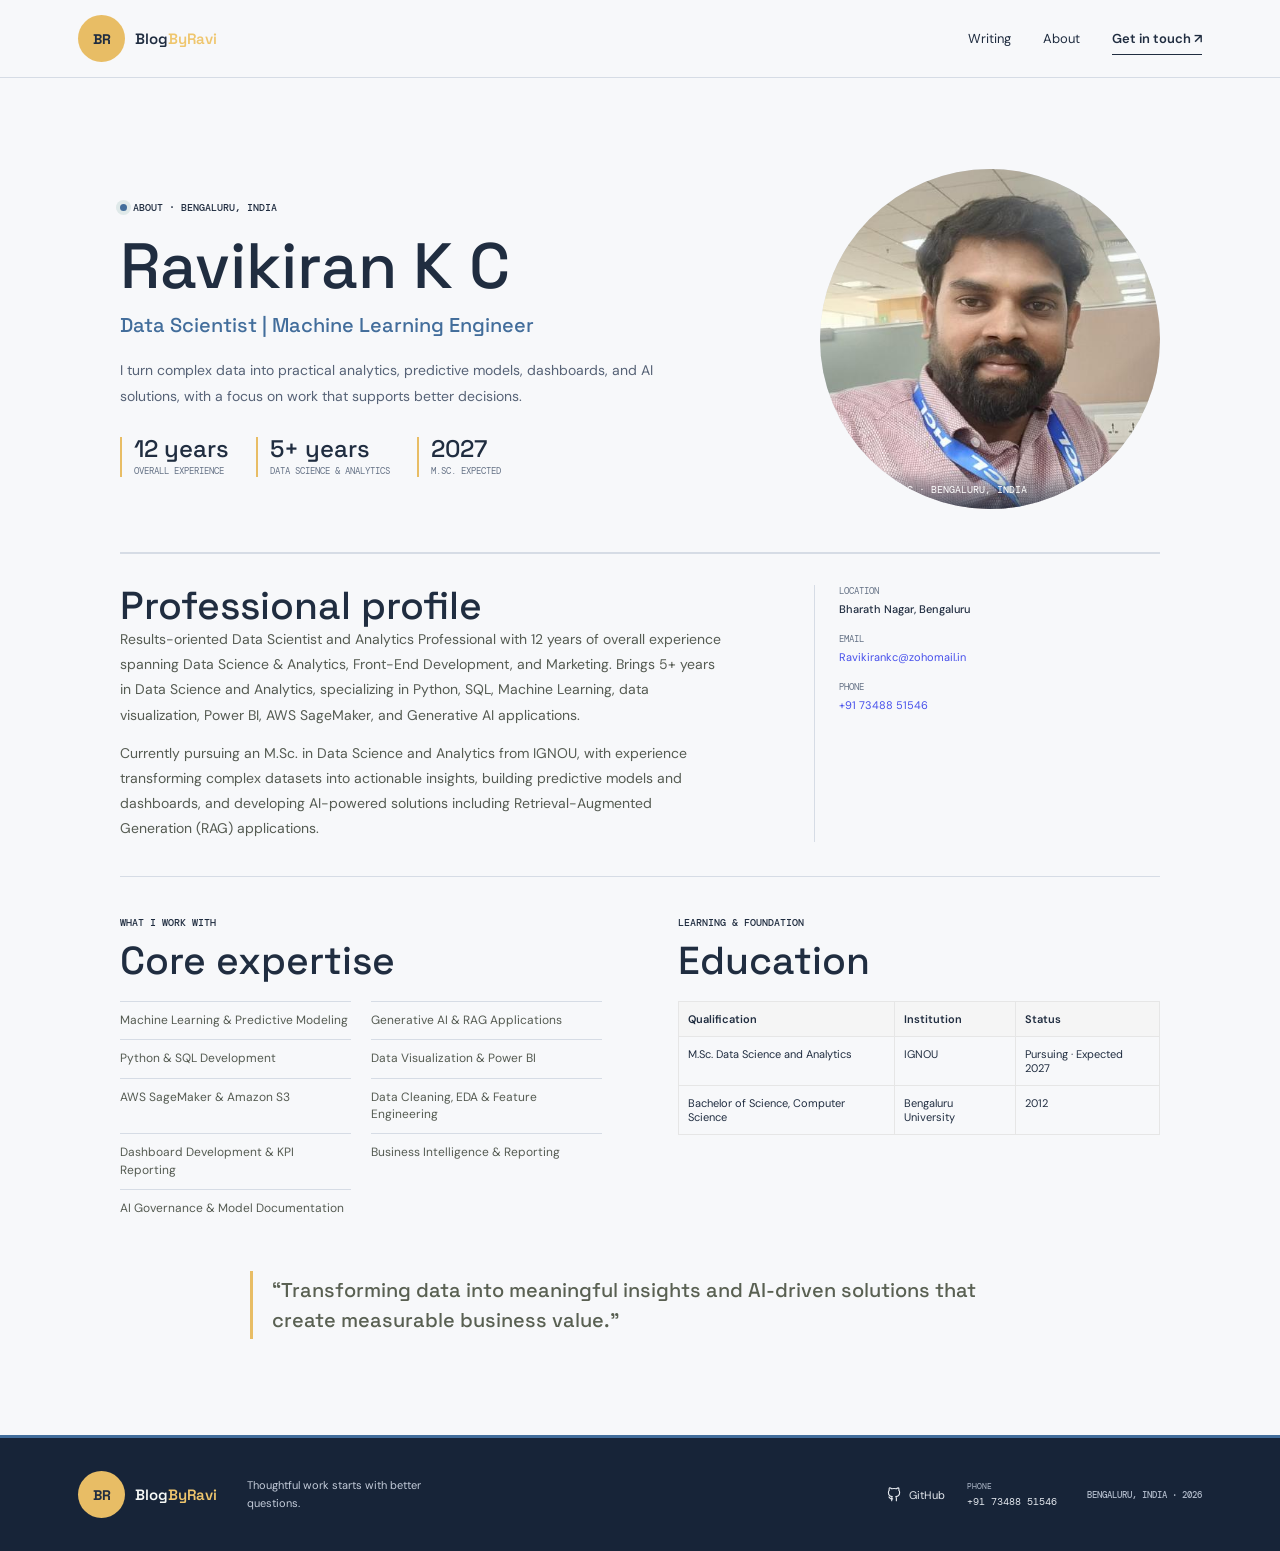
==== commit 57c2bee8: "Add files via upload" ====
--- a/about.html
+++ b/about.html
@@ -9,7 +9,7 @@
   <link rel="preconnect" href="https://fonts.googleapis.com">
   <link rel="preconnect" href="https://fonts.gstatic.com" crossorigin>
   <link href="https://fonts.googleapis.com/css2?family=DM+Mono:wght@400;500&family=DM+Sans:wght@400;500;600;700&family=Space+Grotesk:wght@400;500;600;700&display=swap" rel="stylesheet">
-  <link rel="stylesheet" href="styles.css">
+  <link rel="stylesheet" href="styles.css?v=20261016-logo">
   <script src="about.js" defer></script>
 </head>
 <body>
@@ -19,7 +19,7 @@
       <a href="index.html#writing">Writing</a>
       <a href="about.html" aria-current="page">About</a>
       <a class="nav-contact" href="contact.html">Get in touch <span aria-hidden="true">↗</span></a>
-      <a class="nav-cv" href="articles/Ravi_Five_Plus_Data_Scientist.pdf" download>CV <span aria-hidden="true">↓</span></a>
+      <!-- <a class="nav-cv" href="articles/Ravi_Five_Plus_Data_Scientist.pdf" download>CV <span aria-hidden="true">↓</span></a> -->
     </nav>
     <button class="menu-toggle" type="button" aria-label="Toggle navigation" aria-expanded="false"><span></span><span></span></button>
   </header>
@@ -29,7 +29,7 @@
       <div class="about-hero">
         <div class="about-hero-copy">
           <p class="eyebrow"><span class="status-dot"></span> ABOUT · BENGALURU, INDIA</p>
-          <h3 class="about-name">Ravikiran K C</h3>
+          <h2 class="about-name">Ravikiran K C</h2>
           <p class="about-role">Data Scientist | Machine Learning Engineer</p>
           <p class="about-intro">I turn complex data into practical analytics, predictive models, dashboards, and AI solutions, with a focus on work that supports better decisions.</p>
           <div class="about-metrics" aria-label="Career highlights">
@@ -78,7 +78,7 @@
           <table>
             <thead><tr><th>Qualification</th><th>Institution</th><th>Status</th></tr></thead>
             <tbody>
-              <tr><td>Master of Science, Data Science and Analytics</td><td>IGNOU</td><td>Pursuing · Expected 2027</td></tr>
+              <tr><td>M.Sc. Data Science and Analytics</td><td>IGNOU</td><td>Pursuing · Expected 2027</td></tr>
               <tr><td>Bachelor of Science, Computer Science</td><td>Bengaluru University</td><td>2012</td></tr>
             </tbody>
           </table>
--- a/styles.css
+++ b/styles.css
@@ -45,7 +45,7 @@
   .profile-band { display: grid; grid-template-columns: .72fr 1.5fr .75fr; align-items: start; gap: 5vw; padding: 62px 9.4vw 68px; background: #20324a; color: #f7f8fa; }
 .site-header { position: sticky; top: 0; z-index: 10; min-height: 78px; padding: 0 6.1vw; display: flex; align-items: center; justify-content: space-between; border-bottom: 1px solid var(--line); background: rgba(247,248,250,.96); backdrop-filter: blur(14px); }
 .wordmark { display: inline-flex; align-items: center; gap: 10px; font: 600 15px var(--display); letter-spacing: 0; }
-.mark { display: grid; place-items: center; width: 32px; height: 32px; background: var(--ink); color: var(--paper); border-radius: 50%; font: 700 14px var(--display); }
+.mark { display: grid; place-items: center; width: 47px; height: 47px; background: var(--ink); color: var(--paper); border-radius: 50%; font: 700 14px var(--display); }
 .site-header .mark { background: var(--lime); color: var(--ink); }
 .site-header .wordmark-dot { color: #efc66d; }
   .profile-side { border-left: 1px solid #536176; padding-left: 20px; }
